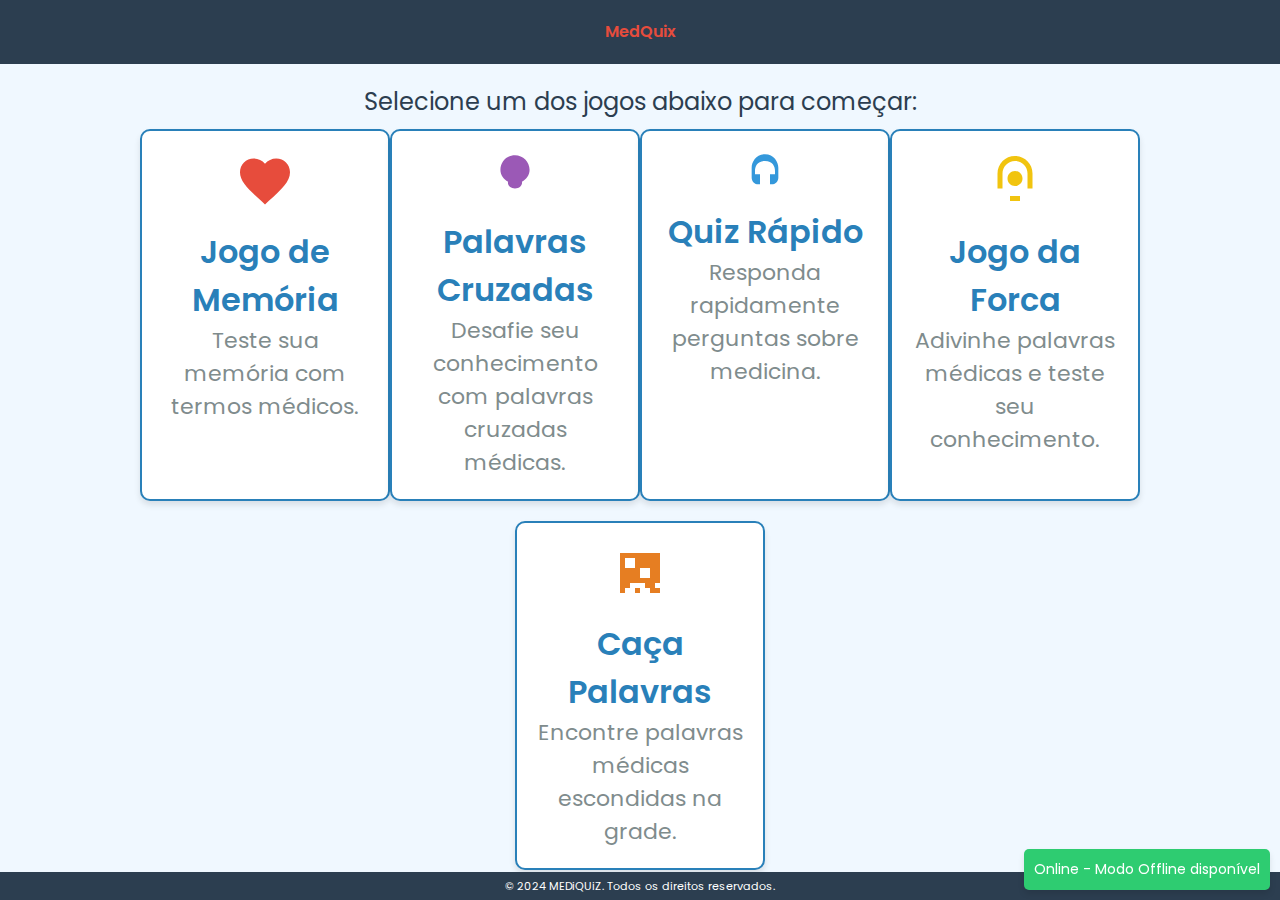
==== index.html @ 2dbe2c9b "manifest href" ====
<!DOCTYPE html>
<html lang="pt-BR">

<head>
    <meta charset="UTF-8">
    <meta name="viewport" content="width=device-width, initial-scale=1.0">
    <title>MediQuix - Jogos Educativos de Medicina</title>
    <link rel="stylesheet" href="style.css">
    <!-- Fonte do Google Fonts -->
    <link href="https://fonts.googleapis.com/css2?family=Poppins:wght@400;600&display=swap" rel="stylesheet">
    <link rel="icon" type="image/png" href="/favicon-96x96.png" sizes="96x96" />
    <link rel="icon" type="image/svg+xml" href="/favicon.svg" />
    <link rel="shortcut icon" href="/favicon.ico" />
    <link rel="apple-touch-icon" sizes="180x180" href="/apple-touch-icon.png" />
    <meta name="apple-mobile-web-app-title" content="MedQuix" />
    <link rel="manifest" href="site.webmanifest" />
</head>

<body>
    <header>
        <h1 class="home-header">MedQuix</h1>
    </header>
    <main>
        <p>Selecione um dos jogos abaixo para começar:</p>
        <div class="game-links">
            <a href="cards/index.html">
                <div class="game-card">
                    <!-- Ícone SVG do Coração -->
                    <div class="svg-icon">
                        <!-- SVG do Coração -->
                        <svg width="60" height="60" viewBox="0 0 24 24">
                            <path fill="#e74c3c" d="M12 21.35l-1.45-1.32C5.4 15.36 2
                            12.28 2 8.5 2 5.42 4.42 3 7.5 3c1.74 0
                            3.41 0.81 4.5 2.09C13.09 3.81 14.76 3
                            16.5 3 19.58 3 22 5.42 22 8.5c0
                            3.78-3.4 6.86-8.55 11.54L12 21.35z" />
                        </svg>
                    </div>
                    <h2>Jogo de Memória</h2>
                    <p>Teste sua memória com termos médicos.</p>
                </div>
            </a>
            <a href="crosswords/index.html">
                <div class="game-card">
                    <!-- Ícone SVG do Cérebro -->
                    <div class="svg-icon">
                        <!-- SVG do Cérebro -->
                        <svg width="50" height="50" viewBox="0 0 24 24">
                            <path fill="#9b59b6" d="M12 2C8.13 2 5 5.13 5 9c0
                            2.5 1.5 4.66 3.68 5.71C8.26 16.2 9.64
                            18 12 18c2.36 0 3.74-1.8 3.32-3.29C17.5
                            13.66 19 11.5 19 9c0-3.87-3.13-7-7-7z" />
                        </svg>
                    </div>
                    <h2>Palavras Cruzadas</h2>
                    <p>Desafie seu conhecimento com palavras cruzadas médicas.</p>
                </div>
            </a>
            <a href="quiz/index.html">
                <div class="game-card">
                    <!-- Ícone SVG do Pulmão -->
                    <div class="svg-icon">
                        <!-- SVG do Pulmão -->
                        <svg width="40" height="40" viewBox="0 0 24 24">
                            <path fill="#3498db" d="M12 2c-5.33 0-8 4.67-8
                            8v6c0 2.21 1.79 4 4 4h1v-6H6v-2c0-2.67
                            1.33-6 6-6s6 3.33 6 6v2h-3v6h1c2.21 0 4-1.79
                            4-4v-6c0-3.33-2.67-8-8-8z" />
                        </svg>
                    </div>
                    <h2>Quiz Rápido</h2>
                    <p>Responda rapidamente perguntas sobre medicina.</p>
                </div>
            </a>
            <!-- Card para o Jogo da Forca -->
            <a href="hangman/index.html">
                <div class="game-card">
                    <div class="svg-icon">
                        <svg width="60" height="60" viewBox="0 0 24 24">
                            <path fill="#f1c40f" d="M12 2C8.13 2 5 5.13 5
                            9v6h2V9c0-2.76 2.24-5 5-5s5
                            2.24 5 5v6h2V9c0-3.87-3.13-7-7-7zm0
                            12c-1.66 0-3-1.34-3-3s1.34-3
                            3-3 3 1.34 3 3-1.34 3-3 3zm-2
                            4h4v2h-4v-2z" />
                        </svg>
                    </div>
                    <h2>Jogo da Forca</h2>
                    <p>Adivinhe palavras médicas e teste seu conhecimento.</p>
                </div>
            </a>
            <!-- Novo Card para o Jogo "Caça Palavras" -->
            <a href="word-search/index.html">
                <div class="game-card">
                    <div class="svg-icon">
                        <!-- SVG do Caça Palavras (Word Search) -->
                        <svg width="60" height="60" viewBox="0 0 24 24">
                            <path fill="#e67e22" d="M4 4h16v16H4V4zm2 2v4h4V6H6zm6
                            4v4h4V10h-4zm-6 6v4h4v-4H6zm6
                            0v4h4v-4h-4zM6 16v2h2v-2H6zm4
                            0v2h2v-2H10zm4 0v2h2v-2h-2zm4
                            0v2h2v-2h-2z"/>
                        </svg>
                    </div>
                    <h2>Caça Palavras</h2>
                    <p>Encontre palavras médicas escondidas na grade.</p>
                </div>
            </a>
        </div>

        <p>Acesse o vocabulário completo dos jogos:</p>
        <div class="game-links">
            <a href="vocabulary/vocabulary.html">
                <div class="game-card">
                    <!-- Ícone SVG do Livro -->
                    <div class="svg-icon">
                        <!-- SVG do Livro -->
                        <svg width="50" height="50" viewBox="0 0 24 24">
                            <path fill="#2ecc71" d="M18 2H6C4.9 2 4 2.9 4
                            4v16c0 1.1 0.9 2 2 2h12c1.1 0 2-0.9
                            2-2V4c0-1.1-0.9-2-2-2zm0 18H6V4h12v16zM8
                            6h8v2H8V6zm0 4h8v2H8v-2z" />
                        </svg>
                    </div>
                    <h2>Meu Vocabulário Médico</h2>
                    <p>Visualize, adicione, edite e gerencie todos os termos e definições.</p>
                </div>
            </a>
        </div>
    </main>
    <footer>
        <small>&copy; 2024 MEDiQUiZ. Todos os direitos reservados.</small>
        <div id="install-icon"></div>
    </footer>

    <!-- Importação do script principal -->
    <script type="module" src="script.js"></script>
</body>

</html>
---- style.css ----
/* Variáveis CSS */
:root {
    --primary-color: #2980b9;
    --secondary-color: #2c3e50;
    --accent-color: #e74c3c;
    --background-color: #f0f8ff;
    --font-family: 'Poppins', sans-serif;
    --select-background: #ffffff;
    --select-border: 2px solid #2980b9;
    --select-border-radius: 5px;
    --select-padding: 10px;
    --select-font-size: 16px;
    --select-color: #2c3e50;
    --select-focus-border: 2px solid #e74c3c;
    --mobile-padding: 12px;
}

*{
    margin: 0;
    padding: 0;
    box-sizing: border-box;
}

body {
    font-family: var(--font-family);
    background-color: var(--background-color);
    margin: 0;
    padding: 0;
    display: flex;
    flex-direction: column;
    height: 100dvh;
    overflow: hidden;
    width: 100dvw;
}

header {
    /* color: #fff; */
    /* padding: 10px 0; */
    text-align: center;
    display: flex;
    align-items: center;
    justify-content: center;
}

header h1 {
    font-size: 1rem;
    margin: 0;
    font-weight: 600;
    color: var(--accent-color);
    display: flex;
    /* flex: 1;  */
    line-height: 4rem;

}

.home-header{
    background-color: var(--secondary-color);
    width: 100%;
    justify-content: center;
    line-height: 4rem;
    
}

footer {
    background-color: var(--secondary-color);
    font-size: smaller;
    color: #fff;
    padding: 4px 0;
    text-align: center;
} 

h1 {
    margin: 0;
    font-weight: 600;
    font-size: 28px;
}

main {
    text-align: center;
    padding: 20px;
    flex: 1;
    display: flex;
    flex-direction: column;
    overflow-x: hidden;
    overflow-y: auto;
    height: 100%;
}

.controls {
    display: flex;
    flex-direction: row;
    justify-content: center;
    /* margin-bottom: 20px; */
    gap: 20px;
    padding: 0 10px;
    /* width: 50%; */
    /* background-color: var(--select-background); */
    transition: all 0.3s ease;

}

.controls-option {
    display: flex;
    /* flex-direction: column; */
    justify-content: center;
    align-items: center;
    /* border: 1px solid var(--accent-color); */
    width: 100%;
    /* padding: 20px; */
    border-radius: 8px;
    gap: 10px;
}

label {
    font-weight: 600;
    /* color: var(--select-background); */
    /* min-width: 100%; */
    flex-direction: column;
    display: flex;
}

select {
    background: var(--select-background);
    border: none;
    border-radius: var(--select-border-radius);
    padding: 10px;
    font-size: var(--select-font-size);
    color: var(--select-color);
    cursor: pointer;
    transition: border-color 0.3s ease;
    width: 100%;

}

#difficulty-select {
    width: 100px;
}

#specialty-select {
    width: 200px;
}

select:focus {
    /* border: var(--select-focus-border); */
    outline: none;
}

main  p {
    font-size: 1.5rem;
    color: var(--secondary-color);
}

.game-links {
    display: flex;
    flex-wrap: wrap;
    justify-content: center;
    /* margin: 30px 0; */
    /* overflow: ; */
    /* gap: 20px; */
}

.game-links a {
    text-decoration: none;
    color: inherit;
    display: flex;
    margin: 0;
    margin: 10px 0;

}

.game-card {
    background-color: #ffffff;
    border: 2px solid var(--primary-color);
    border-radius: 10px;
    width: 250px;
    /* margin: 15px; */
    padding: 20px;
    transition: transform 0.2s, background-color 0.2s;
    box-shadow: 0 4px 6px rgba(0, 0, 0, 0.1);
}

.game-card:hover {
    transform: translateY(-10px);
    background-color: #ecf0f1;
}

.game-card h2 {
    margin-top: 10px;
    color: var(--primary-color);
    font-weight: 600;
    font-size: 2rem;
}

.game-card p {
    color: #7f8c8d;
    font-size: 22px;
}

.svg-icon {
    margin: 0 auto;
}

#home-link {
    display: flex;
    padding: 10px;
    text-decoration: none;
    color: var(--primary-color);
    font-size: 0.8rem;
    /* margin: 0 20px; */

}

#home-link:hover {
    text-decoration: none;
    color: var(--secondary-color);

}

/* Botão de colapso */
.collapse-toggle {
    background: none;
    border: none;
    color: var(--secondary-color);
    cursor: pointer;
    display: flex;
    align-items: center;
    justify-content: center;
    /* padding: 10px; */
    margin: 0 auto;
    transition: transform 0.3s ease, color 0.3s ease;
    /* color: white; */
    font-size: 0.8rem;
    font-weight: 700;
}

.collapse-toggle:hover {
    color: var(--primary-color); /* Changes the color on hover/focus */
    transform: scale(1.1); /* Slightly enlarges the arrow */
}

.collapse-toggle svg {
    transition: transform 0.3s ease;
    width: 30px;
    height: 30px; /* Makes the arrow slightly bigger */
}

/* Rotate the arrow when expanded */
.collapsible-content.expanded ~ .collapse-toggle svg {
    transform: rotate(180deg); /* Rotates the arrow */
}

/* Conteúdo colapsável */
.collapsible-content {
    visibility: hidden; /* Hides the content */
    height: 0; /* Collapses the height */
    overflow: hidden; /* Prevents content from overflowing */
    transition: all 0.5s ease;
    flex-direction: row;
    justify-content: center;
    gap: 20px;
    display: flex;
    width: 0;
}

.collapsible-content.expanded {
    visibility: visible; /* Shows the content */
    height: 80px; /* Automatically adjusts height */
    width: auto;
    transition: all 0.5s ease;

}

/* Estilo para dispositivos móveis */
@media only screen and (max-width: 768px) {
    .collapsible-content {
        flex-direction: row;
        gap: 10px;
        display: flex;
        width: 100%;
        padding: 0 20px;
    }

    .collapse-toggle {
        display: flex;
    }

    #difficulty-select {
        width: 100%;
    }
    
    #specialty-select {
        width: 100%;
    }


    header {
        flex-direction: column;
    }

    header h1 {
        font-size: 2rem;    
    }

    h1 {
        font-size: 20px;
    }
    
    #home-link  {
        font-weight: 600;
    
    }
    .game-card p {
        font-size: 20px;
    }

    .svg-icon svg {
        height: 75x;
    }

    .game-links {
        flex-direction: column;
        align-items: center;
    }

    .game-links a {
        text-decoration: none;
        color: inherit;
        display: flex;
        width: 100%;
    }

    .game-card {
        width: 100%;
    }

    .controls {
        flex-direction: column;
        align-items: center;
        gap: 0;
    }
    
    .controls-option {
        display: flex;
        flex-direction: column;
        justify-content: center;
        align-items: center;
        width: 100%;
        border-radius: 8px;
        gap: 10px;
    }

    label {
        font-size:1rem;
    }

    select {
        width: 100%;
        padding: var(--mobile-padding);
        font-size: 1rem;
        text-align: center;
        padding: 10px;
    }
}
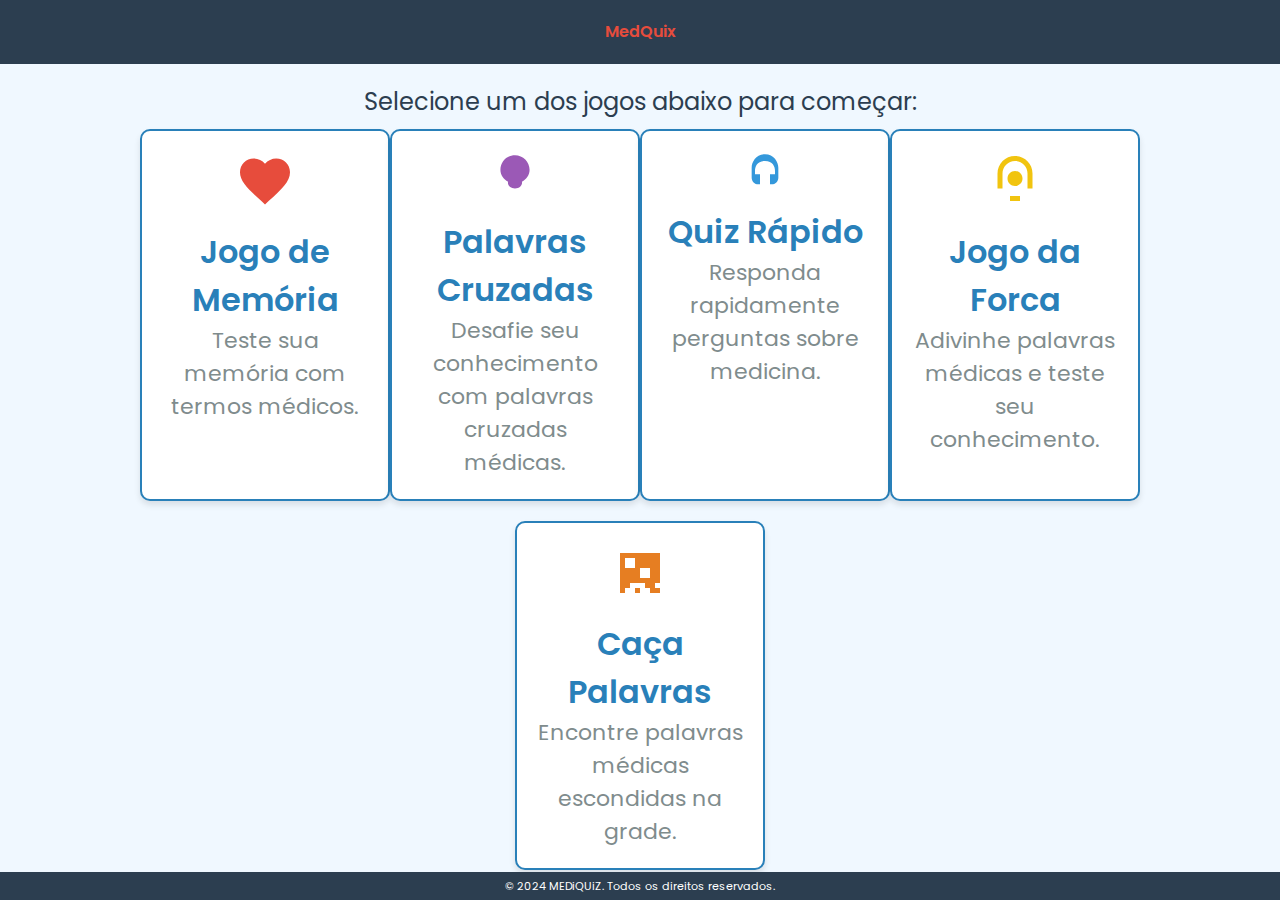
==== commit 7d1f4e1e: "icon" ====
--- a/index.html
+++ b/index.html
@@ -8,12 +8,12 @@
     <link rel="stylesheet" href="style.css">
     <!-- Fonte do Google Fonts -->
     <link href="https://fonts.googleapis.com/css2?family=Poppins:wght@400;600&display=swap" rel="stylesheet">
-    <link rel="icon" type="image/png" href="/favicon-96x96.png" sizes="96x96" />
-    <link rel="icon" type="image/svg+xml" href="/favicon.svg" />
-    <link rel="shortcut icon" href="/favicon.ico" />
-    <link rel="apple-touch-icon" sizes="180x180" href="/apple-touch-icon.png" />
+    <link rel="icon" type="image/png" href="./favicon-96x96.png" sizes="96x96" />
+    <link rel="icon" type="image/svg+xml" href="./favicon.svg" />
+    <link rel="shortcut icon" href="./favicon.ico" />
+    <link rel="apple-touch-icon" sizes="180x180" href="./apple-touch-icon.png" />
     <meta name="apple-mobile-web-app-title" content="MedQuix" />
-    <link rel="manifest" href="site.webmanifest" />
+    <link rel="manifest" href="./site.webmanifest" />
 </head>
 
 <body>
@@ -129,8 +129,8 @@
         </div>
     </main>
     <footer>
+        <div id="install-icon"></div>
         <small>&copy; 2024 MEDiQUiZ. Todos os direitos reservados.</small>
-        <div id="install-icon"></div>
     </footer>
 
     <!-- Importação do script principal -->
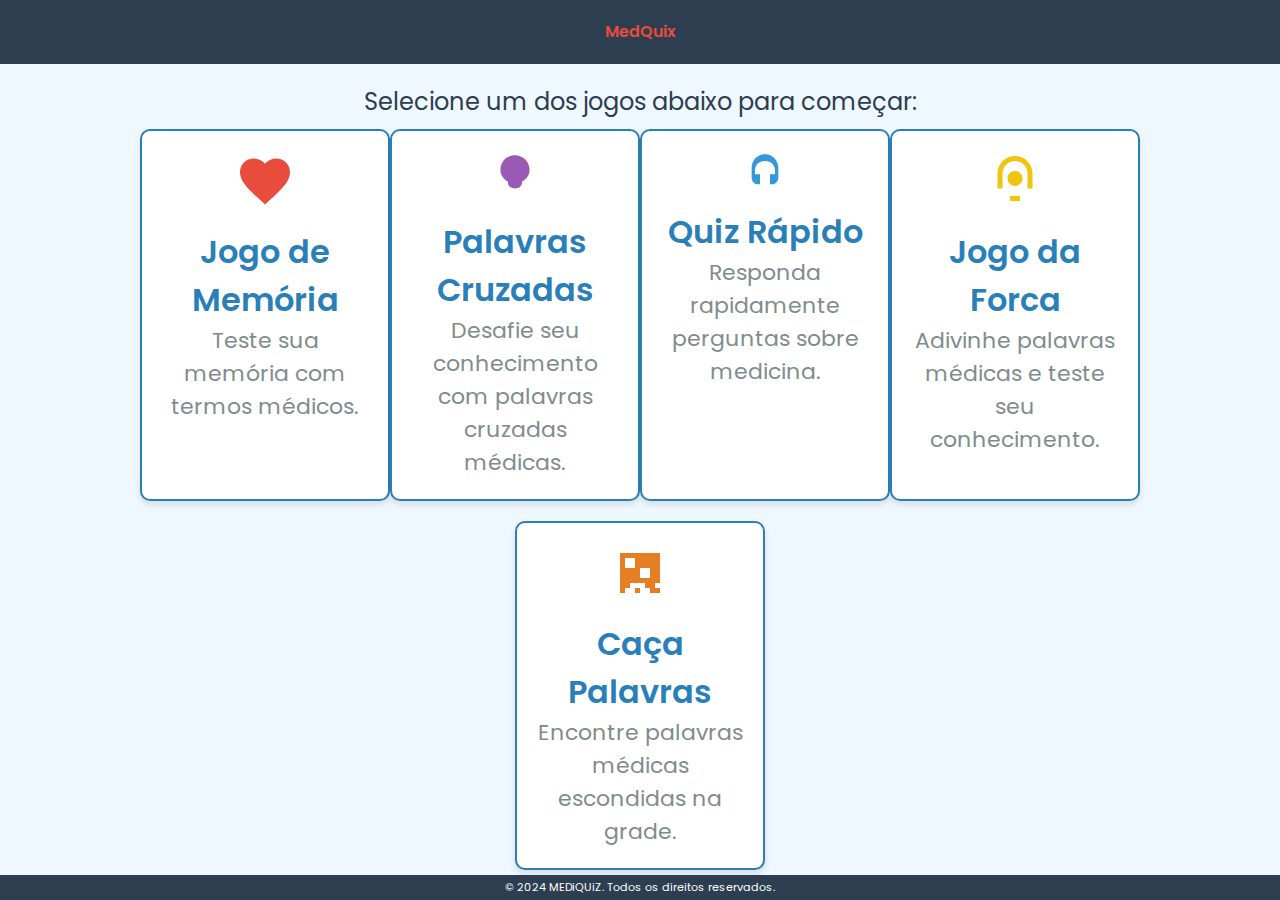
==== commit 0aea6a6a: "link icon" ====
--- a/index.html
+++ b/index.html
@@ -90,7 +90,7 @@
                 </div>
             </a>
             <!-- Novo Card para o Jogo "Caça Palavras" -->
-            <a href="word-search/index.html">
+            <a href="caça-palavras/index.html">
                 <div class="game-card">
                     <div class="svg-icon">
                         <!-- SVG do Caça Palavras (Word Search) -->
--- a/style.css
+++ b/style.css
@@ -67,6 +67,9 @@
     color: #fff;
     padding: 4px 0;
     text-align: center;
+    display: flex;
+    flex-direction: column;
+    align-items: center;
 } 
 
 h1 {
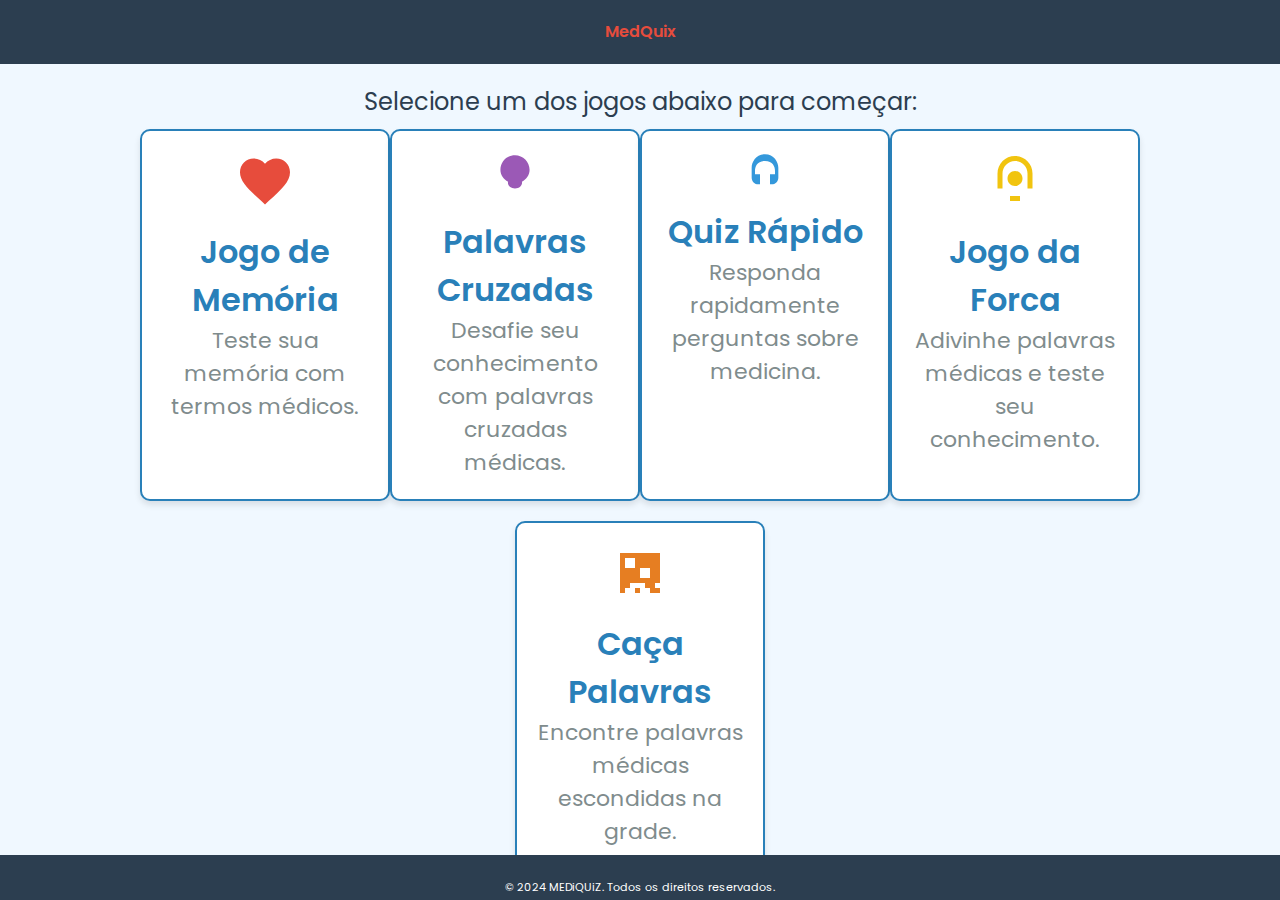
==== commit 323680ba: "refresh and close" ====
--- a/index.html
+++ b/index.html
@@ -19,7 +19,9 @@
 <body>
     <header>
         <h1 class="home-header">MedQuix</h1>
+      
     </header>
+    
     <main>
         <p>Selecione um dos jogos abaixo para começar:</p>
         <div class="game-links">
@@ -127,6 +129,24 @@
                 </div>
             </a>
         </div>
+        <div class="header-icons">
+            <!-- Refresh Cache Icon -->
+            <!-- Refresh Cache Icon -->
+            <button id="refresh-cache-btn" class="icon-btn" title="Atualizar Cache">
+                <svg width="24" height="24" viewBox="0 0 24 24">
+                    <path fill="#2ecc71" d="M12 2a1 1 0 011 1v13.59l4.29-4.3a1 1 0 011.41 1.42l-6 6a1 1 0 01-1.41 0l-6-6a1 1 0 011.41-1.42l4.29 4.3V3a1 1 0 011-1z"/>
+                </svg>
+            </button>
+            
+    
+            <!-- Close Page Icon -->
+            <button id="close-page-btn" class="icon-btn" title="Fechar Página">
+                <svg width="24" height="24" viewBox="0 0 24 24">
+                    <path fill="#e74c3c" d="M19 6.41L17.59 5 12 10.59 6.41 5 5 6.41 10.59 12 5 17.59 6.41 19 12 13.41 17.59 19 19 17.59 13.41 12 19 6.41z"/>
+                </svg>
+            </button>
+        </div>
+
     </main>
     <footer>
         <div id="install-icon"></div>
--- a/style.css
+++ b/style.css
@@ -60,6 +60,40 @@
     line-height: 4rem;
     
 }
+.header-icons {
+    display: flex;
+    gap: 10px;
+    align-items: center;
+    /* margin-left: 10px; */
+    justify-content: center;
+}
+
+.icon-btn {
+    background: none;
+    border: none;
+    cursor: pointer;
+    padding: 5px;
+    display: flex;
+    align-items: center;
+    justify-content: center;
+    transition: transform 0.2s;
+}
+
+.icon-btn:hover {
+    transform: scale(1.1);
+}
+
+.icon-btn svg {
+    width: 24px;
+    height: 24px;
+    transition: transform 0.2s;
+}
+
+.icon-btn:hover svg {
+    transform: scale(1.1);
+}
+
+
 
 footer {
     background-color: var(--secondary-color);
@@ -210,6 +244,12 @@
     color: var(--primary-color);
     font-size: 0.8rem;
     /* margin: 0 20px; */
+    background: var(--background-color);
+    border-radius: 4px;
+    /* margin: 4px; */
+    margin: 10px 30px;
+    width: 120px;
+    justify-content: center;
 
 }
 
@@ -273,6 +313,26 @@
 
 }
 
+#install-icon {
+    display: flex;
+    width: 100%;
+    padding: 10px 30px;
+}
+
+#install-icon button {
+    padding: 10px 20px;
+    font-size: 16px;
+    background-color: #2980b9;
+    color: #fff;
+    border: none;
+    border-radius: 5px;
+    cursor: pointer;
+    /* margin-bottom: 10px; */
+    display: flex;
+    width: 100%;
+    justify-content: center;
+}
+
 /* Estilo para dispositivos móveis */
 @media only screen and (max-width: 768px) {
     .collapsible-content {
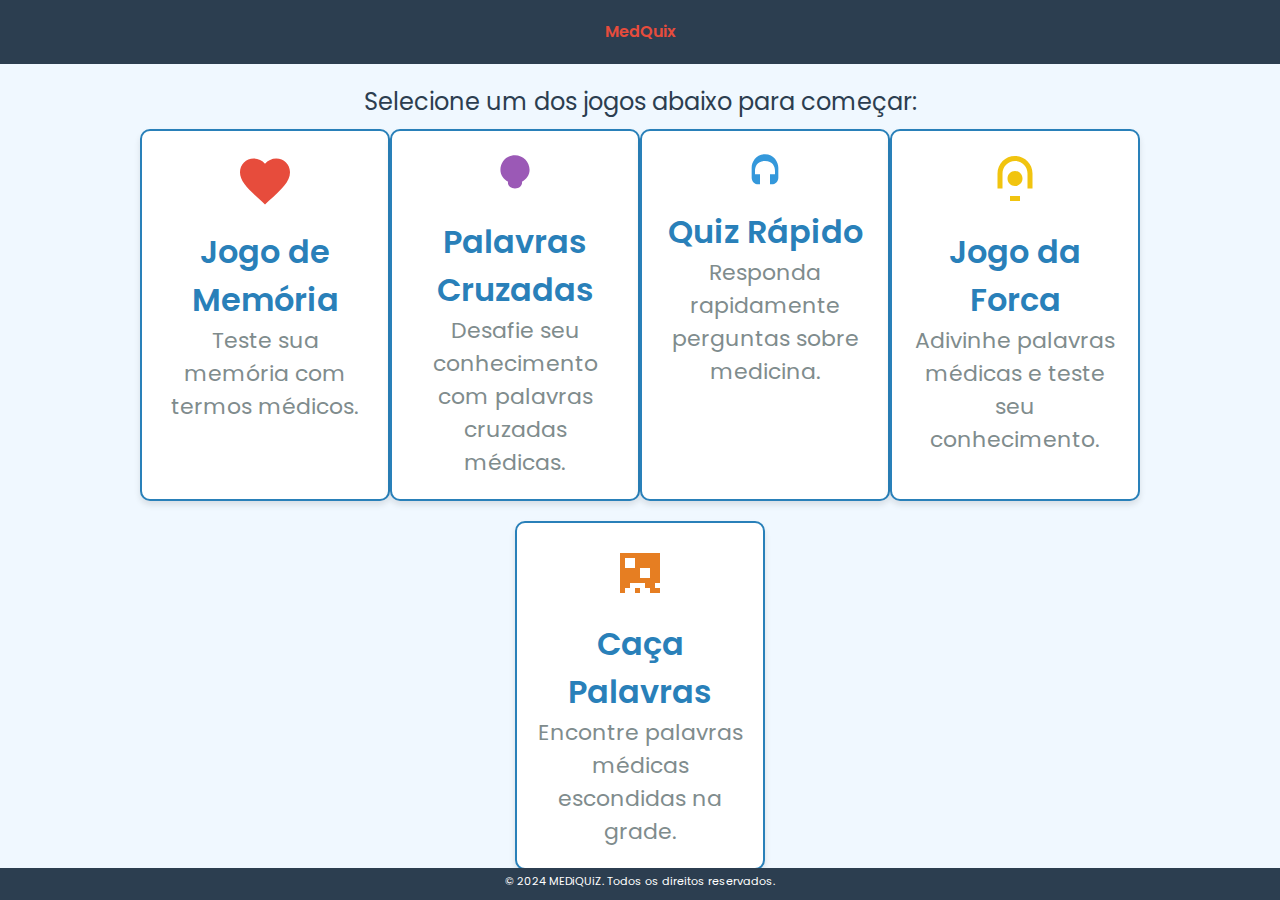
==== commit 9e0b64df: "cache fix" ====
--- a/index.html
+++ b/index.html
@@ -131,7 +131,6 @@
         </div>
         <div class="header-icons">
             <!-- Refresh Cache Icon -->
-            <!-- Refresh Cache Icon -->
             <button id="refresh-cache-btn" class="icon-btn" title="Atualizar Cache">
                 <svg width="24" height="24" viewBox="0 0 24 24">
                     <path fill="#2ecc71" d="M12 2a1 1 0 011 1v13.59l4.29-4.3a1 1 0 011.41 1.42l-6 6a1 1 0 01-1.41 0l-6-6a1 1 0 011.41-1.42l4.29 4.3V3a1 1 0 011-1z"/>
@@ -140,11 +139,11 @@
             
     
             <!-- Close Page Icon -->
-            <button id="close-page-btn" class="icon-btn" title="Fechar Página">
+            <!-- <button id="close-page-btn" class="icon-btn" title="Fechar Página">
                 <svg width="24" height="24" viewBox="0 0 24 24">
                     <path fill="#e74c3c" d="M19 6.41L17.59 5 12 10.59 6.41 5 5 6.41 10.59 12 5 17.59 6.41 19 12 13.41 17.59 19 19 17.59 13.41 12 19 6.41z"/>
                 </svg>
-            </button>
+            </button> -->
         </div>
 
     </main>
--- a/style.css
+++ b/style.css
@@ -104,6 +104,7 @@
     display: flex;
     flex-direction: column;
     align-items: center;
+    padding: 5px 10px 10px 10px;
 } 
 
 h1 {
@@ -316,21 +317,22 @@
 #install-icon {
     display: flex;
     width: 100%;
-    padding: 10px 30px;
+    /* padding: 10px 30px; */
 }
 
 #install-icon button {
     padding: 10px 20px;
-    font-size: 16px;
+    font-size: 1.2rem;
     background-color: #2980b9;
     color: #fff;
     border: none;
     border-radius: 5px;
     cursor: pointer;
-    /* margin-bottom: 10px; */
+    margin: 10px;
     display: flex;
     width: 100%;
     justify-content: center;
+    /* text-transform: uppercase; */
 }
 
 /* Estilo para dispositivos móveis */
